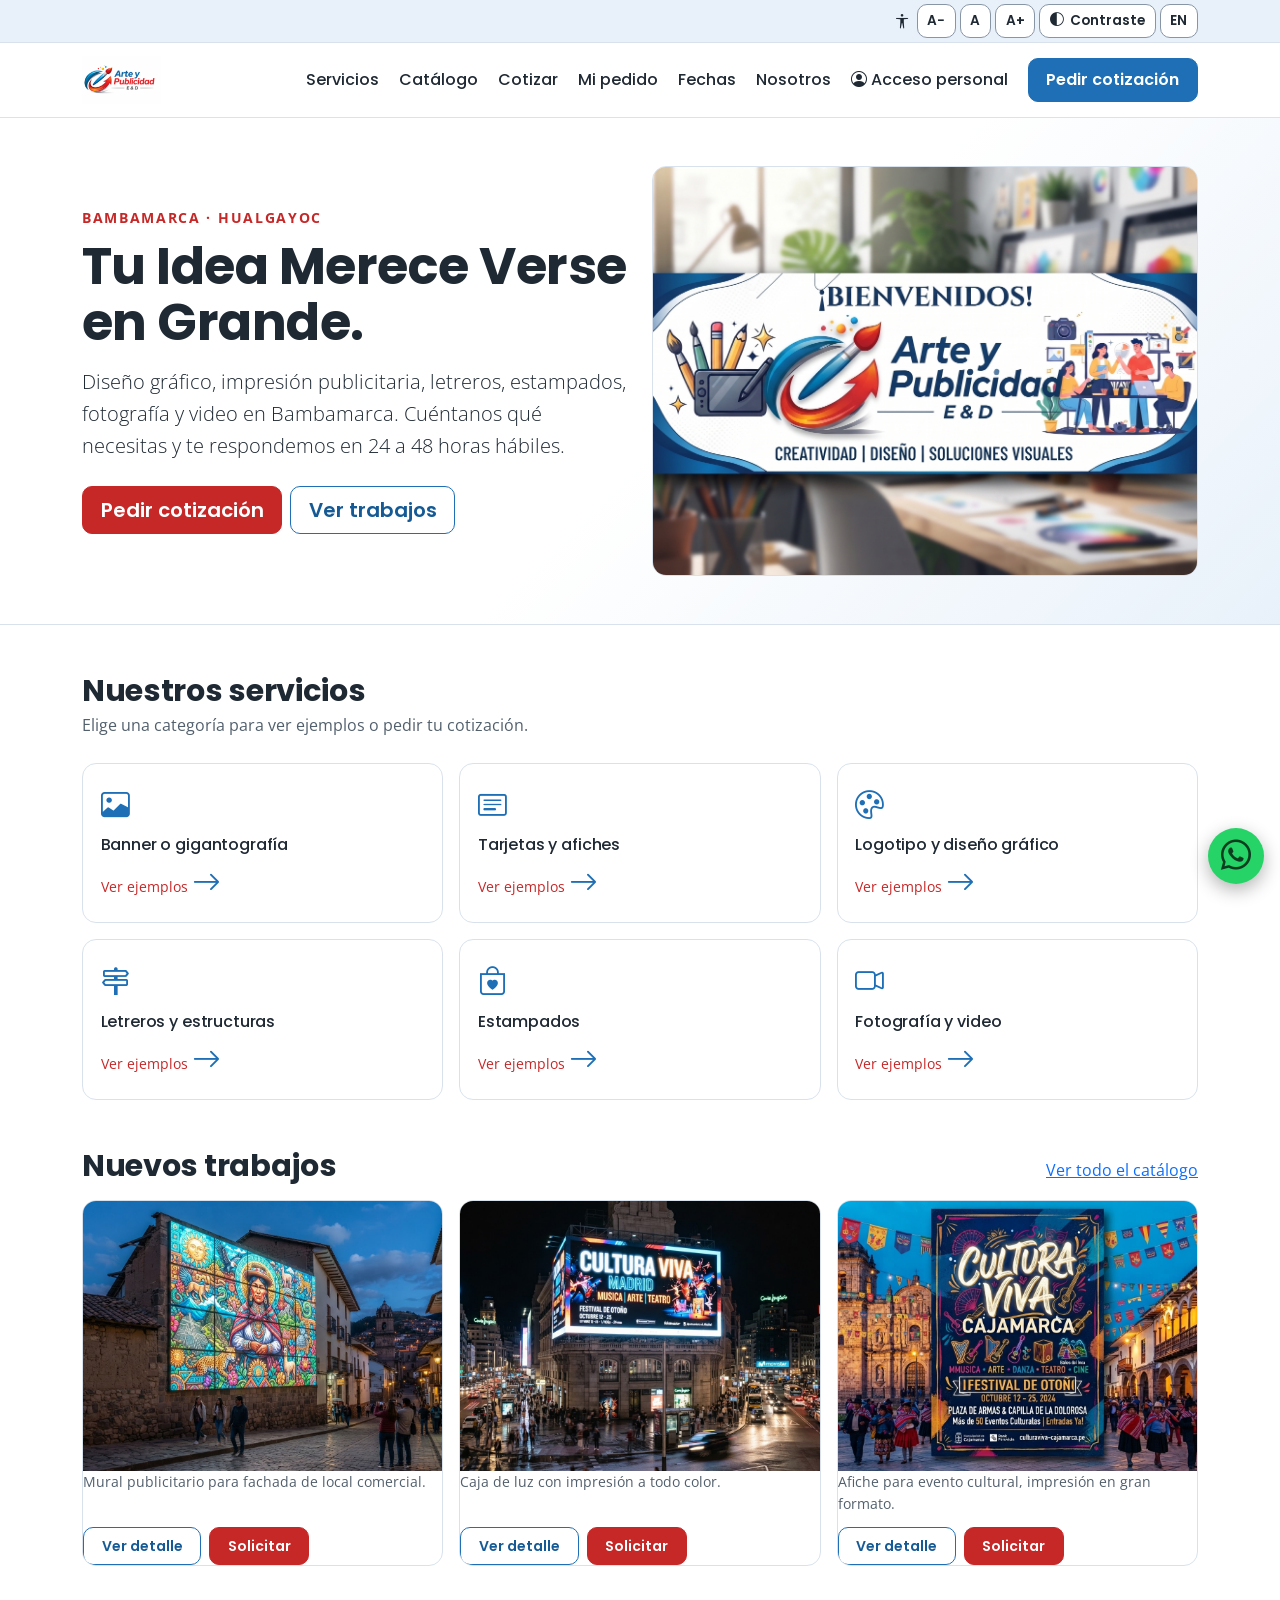
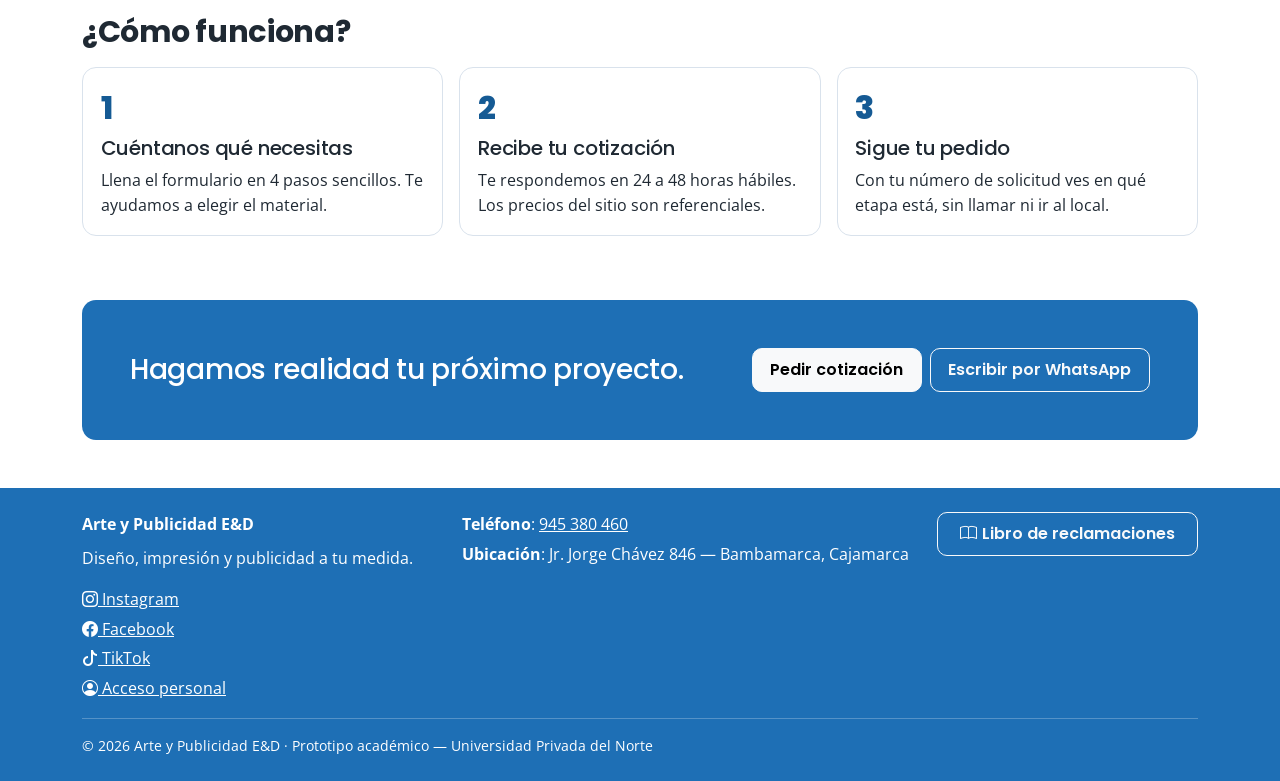
==== index.html @ 5580d254 "Primera versión del sitio" ====
<!doctype html>
<html lang="es">
<head>
  <meta charset="utf-8">
  <meta name="viewport" content="width=device-width, initial-scale=1">
  <title>Inicio · Arte y Publicidad E&amp;D</title>
  <meta name="description" content="Diseño gráfico, impresión publicitaria, letreros, estampados, fotografía y video en Bambamarca.">
  <link rel="preconnect" href="https://fonts.googleapis.com">
  <link rel="preconnect" href="https://fonts.gstatic.com" crossorigin>
  <link href="https://fonts.googleapis.com/css2?family=Open+Sans:wght@400;600;700&family=Poppins:wght@500;600;700;800&display=swap" rel="stylesheet">
  <link href="https://cdn.jsdelivr.net/npm/bootstrap@5.3.3/dist/css/bootstrap.min.css" rel="stylesheet">
  <link href="https://cdn.jsdelivr.net/npm/bootstrap-icons@1.11.3/font/bootstrap-icons.min.css" rel="stylesheet">
  <link href="css/styles.css" rel="stylesheet">
</head>
<body data-page="inicio">
  <div id="site-header"></div>

  <main id="contenido" tabindex="-1">
    <section class="hero">
      <div class="container py-5">
        <div class="row align-items-center g-4">
          <div class="col-lg-6">
            <p class="text-uppercase fw-bold small mb-2" style="letter-spacing:.12em;color:var(--ed-red-aa)">Bambamarca · Hualgayoc</p>
            <h1 class="mb-3" data-i18n="home.titulo">Tu idea merece verse en grande.</h1>
            <p class="lead mb-4" data-i18n="home.sub">Diseño gráfico, impresión publicitaria, letreros, estampados, fotografía y video en Bambamarca. Cuéntanos qué necesitas y te respondemos en 24 a 48 horas hábiles.</p>
            <div class="d-flex flex-wrap gap-2">
              <a class="btn btn-accent btn-lg" href="cotizar.html" data-i18n="home.cta1">Pedir cotización</a>
              <a class="btn btn-outline-primary btn-lg" href="catalogo.html" data-i18n="home.cta2">Ver trabajos</a>
            </div>
          </div>
          <div class="col-lg-6">
            <img src="assets/img/BannerBienveida.jpg" class="nosotros-foto" alt="Foto Bienvenida">
            </div>
          </div>
        </div>
      </div>
    </section>

    <section class="container py-5" id="servicios" aria-labelledby="h-serv">
      <h2 class="section-title mb-1" id="h-serv" data-i18n="home.servicios">Nuestros servicios</h2>
      <p class="text-muted mb-4">Elige una categoría para ver ejemplos o pedir tu cotización.</p>
      <div class="row g-3" id="lista-servicios"></div>
    </section>

    <section class="container pb-5" aria-labelledby="h-rec">
      <div class="d-flex justify-content-between align-items-end flex-wrap gap-2 mb-3">
        <h2 class="section-title mb-0" id="h-rec" data-i18n="home.recientes">Nuevos trabajos</h2>
        <a href="catalogo.html" data-i18n="home.vermas">Ver todo el catálogo</a>
      </div>
      <div class="row g-3" id="lista-recientes"></div>
    </section>

    <section class="container pb-5" aria-labelledby="h-como">
      <h2 class="section-title mb-3" id="h-como">¿Cómo funciona?</h2>
      <ol class="row g-3 list-unstyled">
        <li class="col-md-4"><div class="panel-card h-100"><p class="req-number mb-1">1</p><h3 class="h5">Cuéntanos qué necesitas</h3><p class="mb-0">Llena el formulario en 4 pasos sencillos. Te ayudamos a elegir el material.</p></div></li>
        <li class="col-md-4"><div class="panel-card h-100"><p class="req-number mb-1">2</p><h3 class="h5">Recibe tu cotización</h3><p class="mb-0">Te respondemos en 24 a 48 horas hábiles. Los precios del sitio son referenciales.</p></div></li>
        <li class="col-md-4"><div class="panel-card h-100"><p class="req-number mb-1">3</p><h3 class="h5">Sigue tu pedido</h3><p class="mb-0">Con tu número de solicitud ves en qué etapa está, sin llamar ni ir al local.</p></div></li>
      </ol>
    </section>

    <section class="container">
      <div class="cta-band p-4 p-md-5 d-flex flex-wrap justify-content-between align-items-center gap-3">
        <h2 class="h3 mb-0" data-i18n="home.cierre">Hagamos realidad tu próximo proyecto.</h2>
        <div class="d-flex flex-wrap gap-2">
          <a class="btn btn-light" href="cotizar.html" data-i18n="nav.pedir">Pedir cotización</a>
          <a class="btn btn-outline-light" href="#" id="cta-wa" target="_blank" rel="noopener">Escribir por WhatsApp</a>
        </div>
      </div>
    </section>
  </main>

  <div id="site-footer"></div>

  <script src="https://cdn.jsdelivr.net/npm/bootstrap@5.3.3/dist/js/bootstrap.bundle.min.js"></script>
  <script src="js/data.js"></script>
  <script src="js/main.js"></script>
  <script src="js/inicio.js"></script>
</body>
</html>
---- css/styles.css ----
/* ==========================================================================
   styles.css — Estilos propios sobre Bootstrap 5
   Guía de estilos (Tablas 20 y 21): azul #1E6FB5, rojo #E53935, blanco.
   Tipografía sans serif: Poppins (títulos) y Open Sans (texto).
   ========================================================================== */

:root {
  --ed-blue: #1E6FB5;
  --ed-blue-dark: #155A94;
  --ed-blue-soft: #E8F1FA;
  --ed-red: #E53935;        
  --ed-red-aa: #C62828;     
  --ed-ink: #1F2933;
  --ed-muted: #52606D;
  --ed-line: #D9E2EC;
  --ed-bg: #FFFFFF;
  --ed-surface: #F5F8FB;
  --ed-radius: 14px;

  --bs-primary: var(--ed-blue);
  --bs-primary-rgb: 30, 111, 181;
  --bs-link-color: var(--ed-blue-dark);
  --bs-link-hover-color: var(--ed-blue);
  --bs-body-font-family: 'Open Sans', system-ui, -apple-system, 'Segoe UI', sans-serif;
  --bs-body-color: var(--ed-ink);
}

html { scroll-behavior: smooth; }
body { background: var(--ed-bg); color: var(--ed-ink); line-height: 1.6; }
h1, h2, h3, h4, h5, .navbar-brand, .btn, .badge { font-family: 'Poppins', 'Open Sans', sans-serif; }
h1, h2, h3 { font-weight: 700; letter-spacing: -.01em; }
.text-muted, .text-secondary { color: var(--ed-muted) !important; }
main:focus { outline: none; }

/* ---------- Botones (sobre Bootstrap) ---------- */
.btn { border-radius: 10px; font-weight: 600; min-height: 44px; padding-inline: 1.1rem; display: inline-flex; align-items: center; justify-content: center; gap: .4rem; }
.btn-sm { min-height: 38px; }
.btn-primary { --bs-btn-bg: var(--ed-blue); --bs-btn-border-color: var(--ed-blue); --bs-btn-hover-bg: var(--ed-blue-dark); --bs-btn-hover-border-color: var(--ed-blue-dark); --bs-btn-active-bg: var(--ed-blue-dark); --bs-btn-disabled-bg: var(--ed-blue); }
.btn-outline-primary { --bs-btn-color: var(--ed-blue-dark); --bs-btn-border-color: var(--ed-blue); --bs-btn-hover-bg: var(--ed-blue); --bs-btn-hover-border-color: var(--ed-blue); --bs-btn-active-bg: var(--ed-blue); }
.btn-accent { --bs-btn-color: #fff; --bs-btn-bg: var(--ed-red-aa); --bs-btn-border-color: var(--ed-red-aa); --bs-btn-hover-color: #fff; --bs-btn-hover-bg: #A91F1F; --bs-btn-hover-border-color: #A91F1F; --bs-btn-active-bg: #A91F1F; }
.btn-whatsapp { --bs-btn-color: #0B3D1E; --bs-btn-bg: #25D366; --bs-btn-border-color: #25D366; --bs-btn-hover-color: #0B3D1E; --bs-btn-hover-bg: #1FB958; --bs-btn-hover-border-color: #1FB958; }

/* Foco visible (WCAG 2.4.7) */
:where(a, button, input, select, textarea, [tabindex]):focus-visible {
  outline: 3px solid #FFB000; outline-offset: 2px; box-shadow: 0 0 0 5px rgba(30, 111, 181, .35);
}
.form-control, .form-select { min-height: 46px; border-radius: 10px; border-color: #8795A5; }
.form-label { font-weight: 600; }
.form-text { color: var(--ed-muted); }
.required::after { content: ' *'; color: var(--ed-red-aa); }

/* ---------- Accesibilidad: salto y barra ---------- */
.skip-link { position: absolute; left: 8px; top: -60px; background: #000; color: #fff; padding: .6rem 1rem; border-radius: 0 0 8px 8px; z-index: 2000; transition: top .15s; }
.skip-link:focus { top: 0; color: #fff; }
.a11y-bar { background: var(--ed-blue-soft); border-bottom: 1px solid var(--ed-line); padding: .25rem 0; }
.btn-a11y { min-height: 34px; padding: .1rem .6rem; background: #fff; border: 1px solid #8795A5; color: var(--ed-ink); font-size: .85rem; }
.btn-a11y[aria-pressed="true"] { background: var(--ed-ink); color: #fff; }

/* ---------- Navegación ---------- */
.site-header { position: sticky; top: 0; z-index: 1030; background: #fff; }
.navbar .nav-link { font-family: 'Poppins', sans-serif; font-weight: 500; color: var(--ed-ink); padding: .6rem .8rem; border-radius: 8px; }
.navbar .nav-link:hover { color: var(--ed-blue); }
.navbar .nav-link.active { color: var(--ed-red-aa); font-weight: 700; }
@media (min-width: 992px) { .navbar .nav-link { white-space: nowrap; } }
@media (min-width: 992px) and (max-width: 1199.98px) { .navbar .nav-link { padding: .6rem .45rem; font-size: .9rem; } .navbar .btn { padding-inline: .8rem; font-size: .9rem; } }
@media (max-width: 991.98px) { .navbar .nav-link { font-size: 1.05rem; border-bottom: 1px solid var(--ed-line); border-radius: 0; } }

/* ---------- Portada ---------- */
.hero { background: linear-gradient(135deg, #fff 55%, var(--ed-blue-soft)); border-bottom: 1px solid var(--ed-line); }
.hero h1 { font-size: clamp(2rem, 5vw, 3.2rem); line-height: 1.1; }
.hero h1 em { font-style: normal; color: var(--ed-red-aa); }
.hero-art { aspect-ratio: 4 / 3; border-radius: var(--ed-radius); background: #E4E7EB; display: grid; place-content: center; padding: 1.5rem; border: 1px solid var(--ed-line); }
.hero-art strong { font: 800 clamp(1.8rem, 4vw, 2.8rem)/1.05 'Poppins', sans-serif; color: var(--ed-ink); }
.hero-art small { letter-spacing: .12em; color: var(--ed-muted); text-transform: uppercase; }
.section-title { font-size: clamp(1.4rem, 3vw, 1.9rem); }
.service-card { border: 1px solid var(--ed-line); border-radius: var(--ed-radius); padding: 1.1rem; height: 100%; background: #fff; transition: box-shadow .2s, transform .2s; }
.service-card:hover { box-shadow: 0 8px 24px rgba(30, 111, 181, .15); transform: translateY(-2px); }
.service-card i { font-size: 1.8rem; color: var(--ed-blue); }
.cta-band { background: var(--ed-blue); color: #fff; border-radius: var(--ed-radius); }

/* ---------- Tarjetas de trabajos (imagen de ejemplo) ---------- */
.work-card { border: 1px solid var(--ed-line); border-radius: var(--ed-radius); overflow: hidden; background: #fff; height: 100%; display: flex; flex-direction: column; }
.work-card .card-body { display: flex; flex-direction: column; gap: .5rem; flex: 1; }
.work-img { aspect-ratio: 4 / 3; display: flex; flex-direction: column; justify-content: flex-end; padding: .9rem; color: #fff; background: linear-gradient(135deg, #1E6FB5, #0F3F6B); }
.work-img-cat { font-size: .72rem; letter-spacing: .1em; text-transform: uppercase; opacity: .9; }
.work-img-title { font: 700 1.15rem/1.2 'Poppins', sans-serif; }
.cat-Impresión { background: linear-gradient(135deg, #1E6FB5, #0F3F6B); }
.cat-Diseño { background: linear-gradient(135deg, #5B3FA6, #34236B); }
.cat-Exterior { background: linear-gradient(135deg, #2D3E50, #0F1B28); }
.cat-Estampados { background: linear-gradient(135deg, #C62828, #7A1313); }
.cat-Eventos { background: linear-gradient(135deg, #0F766E, #064E49); }
.work-img.lg { aspect-ratio: 16 / 9; }

/* ---------- Catálogo ---------- */
.filter-box { background: var(--ed-surface); border: 1px solid var(--ed-line); border-radius: var(--ed-radius); padding: 1rem; }
.filter-box fieldset { border: 0; padding: 0; margin: 0 0 1rem; }
.filter-box legend { font: 600 .95rem 'Poppins', sans-serif; margin-bottom: .4rem; float: none; }
.chip-filters .btn { border-radius: 999px; }

/* ---------- Cotizador (pasos) ---------- */
.stepper { list-style: none; display: flex; justify-content: space-between; padding: 0; margin: 0 0 1.5rem; position: relative; }
.stepper::before { content: ''; position: absolute; top: 16px; left: 8%; right: 8%; height: 4px; background: var(--ed-line); }
.stepper li { position: relative; z-index: 1; flex: 1; text-align: center; font-size: .82rem; color: var(--ed-muted); }
.stepper .dot { width: 34px; height: 34px; border-radius: 50%; margin: 0 auto .25rem; display: grid; place-items: center; background: #fff; border: 3px solid var(--ed-blue); color: var(--ed-blue-dark); font-weight: 700; }
.stepper li.done .dot { background: var(--ed-blue); color: #fff; }
.stepper li.current .dot { background: var(--ed-red-aa); border-color: var(--ed-red-aa); color: #fff; }
.stepper li.current { color: var(--ed-ink); font-weight: 700; }
.material-option { border: 2px solid var(--ed-line); border-radius: 12px; padding: .75rem 1rem; display: block; cursor: pointer; height: 100%; }
.btn-check:checked + .material-option, .material-option:has(input:checked) { border-color: var(--ed-blue); background: var(--ed-blue-soft); }
.material-option:has(input:focus-visible) { outline: 3px solid #FFB000; outline-offset: 2px; }
.summary-box { background: var(--ed-surface); border: 1px solid var(--ed-line); border-radius: var(--ed-radius); padding: 1rem 1.1rem; }
.summary-box dt { font-weight: 600; color: var(--ed-muted); font-size: .85rem; }
.summary-box dd { margin-bottom: .6rem; overflow-wrap: anywhere; }
.confirm-icon { font-size: 3.5rem; color: #1B7F3B; }
.req-number { font: 800 2rem 'Poppins', sans-serif; color: var(--ed-blue-dark); letter-spacing: .04em; }

/* ---------- Línea de tiempo del pedido ---------- */
.timeline { list-style: none; display: flex; padding: 0; margin: 1.5rem 0; }
.timeline li { flex: 1; position: relative; text-align: center; font-size: .85rem; color: var(--ed-muted); }
.timeline li::before { content: ''; position: absolute; top: 11px; right: 50%; width: 100%; height: 4px; background: var(--ed-line); }
.timeline li:first-child::before { display: none; }
.timeline li.done::before, .timeline li.current::before { background: var(--ed-blue); }
.tl-dot { position: relative; z-index: 1; display: block; width: 26px; height: 26px; margin: 0 auto .4rem; border-radius: 50%; background: #fff; border: 3px solid var(--ed-line); }
.timeline li.done .tl-dot { background: var(--ed-blue); border-color: var(--ed-blue); }
.timeline li.done .tl-dot::after { content: '✓'; color: #fff; font-size: .8rem; position: absolute; inset: 0; display: grid; place-items: center; }
.timeline li.current .tl-dot { background: var(--ed-red-aa); border-color: var(--ed-red-aa); box-shadow: 0 0 0 5px rgba(198, 40, 40, .2); }
.timeline li.current .tl-label { color: var(--ed-ink); font-weight: 700; }
@media (max-width: 575.98px) {
  .timeline { flex-direction: column; align-items: flex-start; gap: .9rem; }
  .timeline li { display: flex; align-items: center; gap: .75rem; text-align: left; flex: none; }
  .timeline li::before { display: none; }
  .tl-dot { margin: 0; }
}

/* ---------- Estados ---------- */
.badge.estado { font-weight: 600; font-size: .78rem; padding: .45em .8em; border-radius: 999px; }
.estado-recibida { background: #E4E7EB; color: #1F2933; }
.estado-cotizado { background: #DCEBF7; color: #0F4C81; }
.estado-aprobado { background: #D7F0DF; color: #14532D; }
.estado-diseno { background: #FFF1C9; color: #5E4100; }
.estado-produccion { background: #FFE0D1; color: #6B2800; }
.estado-entregado { background: #14532D; color: #fff; }

/* ---------- Calendario ---------- */
.cal { width: 100%; table-layout: fixed; border-collapse: separate; border-spacing: 4px; }
.cal th { text-align: center; font: 600 .78rem 'Poppins', sans-serif; color: var(--ed-muted); padding: .25rem 0; }
.cal td { padding: 0; }
.cal-day { width: 100%; aspect-ratio: 1; min-height: 44px; border-radius: 10px; border: 2px solid var(--ed-blue); background: #fff; color: var(--ed-ink); font-weight: 600; }
.cal-day:hover:not(:disabled) { background: var(--ed-blue-soft); }
.cal-day.nodisp { border-color: var(--ed-red-aa); background: repeating-linear-gradient(45deg, #fff, #fff 5px, #FBE3E3 5px, #FBE3E3 10px); color: #7A1313; text-decoration: line-through; }
.cal-day.pasado { border-color: var(--ed-line); background: var(--ed-surface); color: #7B8794; }
.cal-day.sel { background: var(--ed-blue); color: #fff; }
.legend-box { display: inline-block; width: 18px; height: 18px; border-radius: 4px; vertical-align: -3px; margin-right: .35rem; border: 2px solid var(--ed-blue); background: #fff; }
.legend-box.no { border-color: var(--ed-red-aa); background: repeating-linear-gradient(45deg, #fff, #fff 3px, #FBE3E3 3px, #FBE3E3 6px); }

/* ---------- Panel interno ---------- */
.panel-wrap { background: var(--ed-surface); min-height: 70vh; }
.kpi { background: #fff; border: 1px solid var(--ed-line); border-radius: var(--ed-radius); padding: 1rem 1.1rem; height: 100%; }
.kpi-num { font: 700 2.2rem/1 'Poppins', sans-serif; color: var(--ed-blue-dark); }
.panel-card { background: #fff; border: 1px solid var(--ed-line); border-radius: var(--ed-radius); padding: 1rem 1.1rem; }
.list-req { list-style: none; margin: 0; padding: 0; display: flex; flex-direction: column; gap: .5rem; }
.req-item { width: 100%; text-align: left; background: #fff; border: 1px solid var(--ed-line); border-radius: 12px; padding: .7rem .9rem; display: flex; justify-content: space-between; align-items: center; gap: .75rem; color: var(--ed-ink); }
.req-item:hover { background: var(--ed-blue-soft); }
.req-item[aria-current="true"] { border-color: var(--ed-red-aa); box-shadow: inset 4px 0 0 var(--ed-red-aa); }
.req-item small { color: var(--ed-muted); }
.ficha-dato { background: var(--ed-surface); border-radius: 10px; padding: .5rem .7rem; height: 100%; }
.ficha-k { display: block; font-size: .72rem; color: var(--ed-muted); text-transform: uppercase; letter-spacing: .05em; }
.ficha-v { font-weight: 600; overflow-wrap: anywhere; }
.btn-group-wrap { display: flex; flex-wrap: wrap; gap: .4rem; }
.nav-pills .nav-link { border-radius: 999px; color: var(--ed-ink); font-weight: 600; }
.nav-pills .nav-link.active { background: var(--ed-blue); color: #fff; }
.progress { height: 14px; border-radius: 999px; background: var(--ed-line); }
.progress-bar { background: var(--ed-blue); }

/* ---------- Login ---------- */
.login-art { background: #E4E7EB; min-height: 100%; display: grid; place-content: center; text-align: center; padding: 2rem; }
.login-art strong { font: 800 clamp(2rem, 4vw, 3rem)/1.05 'Poppins', sans-serif; }

/* ---------- Pie y WhatsApp ---------- */
.site-footer { background: var(--ed-blue); color: #fff; }
.footer-link { color: #fff; text-decoration: underline; }
.footer-link:hover { color: #FFE9E9; }
.wa-float { position: fixed; right: 16px; bottom: 16px; z-index: 1040; width: 56px; height: 56px; border-radius: 50%; background: #25D366; color: #0B3D1E; display: grid; place-items: center; font-size: 1.9rem; box-shadow: 0 6px 18px rgba(0, 0, 0, .3); }
.wa-float:hover { color: #0B3D1E; background: #1FB958; }

/* ---------- Modo de alto contraste ---------- */
body.alto-contraste { --ed-bg: #000; --ed-ink: #fff; --ed-muted: #E6E6E6; --ed-line: #fff; --ed-surface: #111; --ed-blue-soft: #0A0A0A; --bs-body-color: #fff; --bs-link-color: #7CC4FF; --bs-link-hover-color: #fff; background: #000; color: #fff; }
body.alto-contraste .site-header, body.alto-contraste .navbar, body.alto-contraste .hero, body.alto-contraste .service-card, body.alto-contraste .work-card,
body.alto-contraste .kpi, body.alto-contraste .panel-card, body.alto-contraste .req-item, body.alto-contraste .modal-content, body.alto-contraste .summary-box,
body.alto-contraste .filter-box, body.alto-contraste .cal-day, body.alto-contraste .material-option { background: #000 !important; color: #fff !important; border-color: #fff !important; }
body.alto-contraste .navbar .nav-link, body.alto-contraste .navbar .nav-link.active, body.alto-contraste .kpi-num, body.alto-contraste .req-number { color: #FFE600; }
body.alto-contraste .site-footer, body.alto-contraste .cta-band { background: #000; border: 2px solid #fff; }
body.alto-contraste .a11y-bar { background: #000; border-color: #fff; }
body.alto-contraste .btn-a11y { background: #000; color: #fff; border-color: #fff; }
body.alto-contraste .btn-a11y[aria-pressed="true"] { background: #FFE600; color: #000; border-color: #FFE600; }
body.alto-contraste .navbar-toggler { border-color: #fff; }
body.alto-contraste .navbar-toggler-icon { filter: invert(1); }
body.alto-contraste .text-primary { color: #7CC4FF !important; }
body.alto-contraste .hero [style*="--ed-red-aa"], body.alto-contraste .service-card [style*="--ed-red-aa"] { color: #FF9E9A !important; }
body.alto-contraste .badge.estado { border: 1px solid #fff; }
body.alto-contraste .btn-primary, body.alto-contraste .btn-accent { background: #FFE600; color: #000; border-color: #FFE600; }
body.alto-contraste .btn-outline-primary { color: #FFE600; border-color: #FFE600; }
body.alto-contraste .form-control, body.alto-contraste .form-select { background: #000; color: #fff; border-color: #fff; }
body.alto-contraste .cal-day.sel { background: #FFE600 !important; color: #000 !important; }
body.alto-contraste .hero-art, body.alto-contraste .login-art { background: #111; }

/* ---------- Movimiento reducido ---------- */
@media (prefers-reduced-motion: reduce) {
  html { scroll-behavior: auto; }
  *, *::before, *::after { transition: none !important; animation: none !important; }
}

/* Fotos reales del catálogo */
.work-img-photo { width: 100%; aspect-ratio: 4 / 3; object-fit: cover; display: block; }
.work-img-photo.lg { aspect-ratio: 16 / 9; }

/* Foto de Nosotros */
.nosotros-foto { width: 100%; aspect-ratio: 4 / 3; object-fit: cover; border-radius: var(--ed-radius); border: 1px solid var(--ed-line); }

/* Imagen del login */
.login-art { position: relative; padding: 0 !important; min-height: 320px; }
.login-foto { position: absolute; inset: 0; width: 100%; height: 100%; object-fit: cover; display: block; }
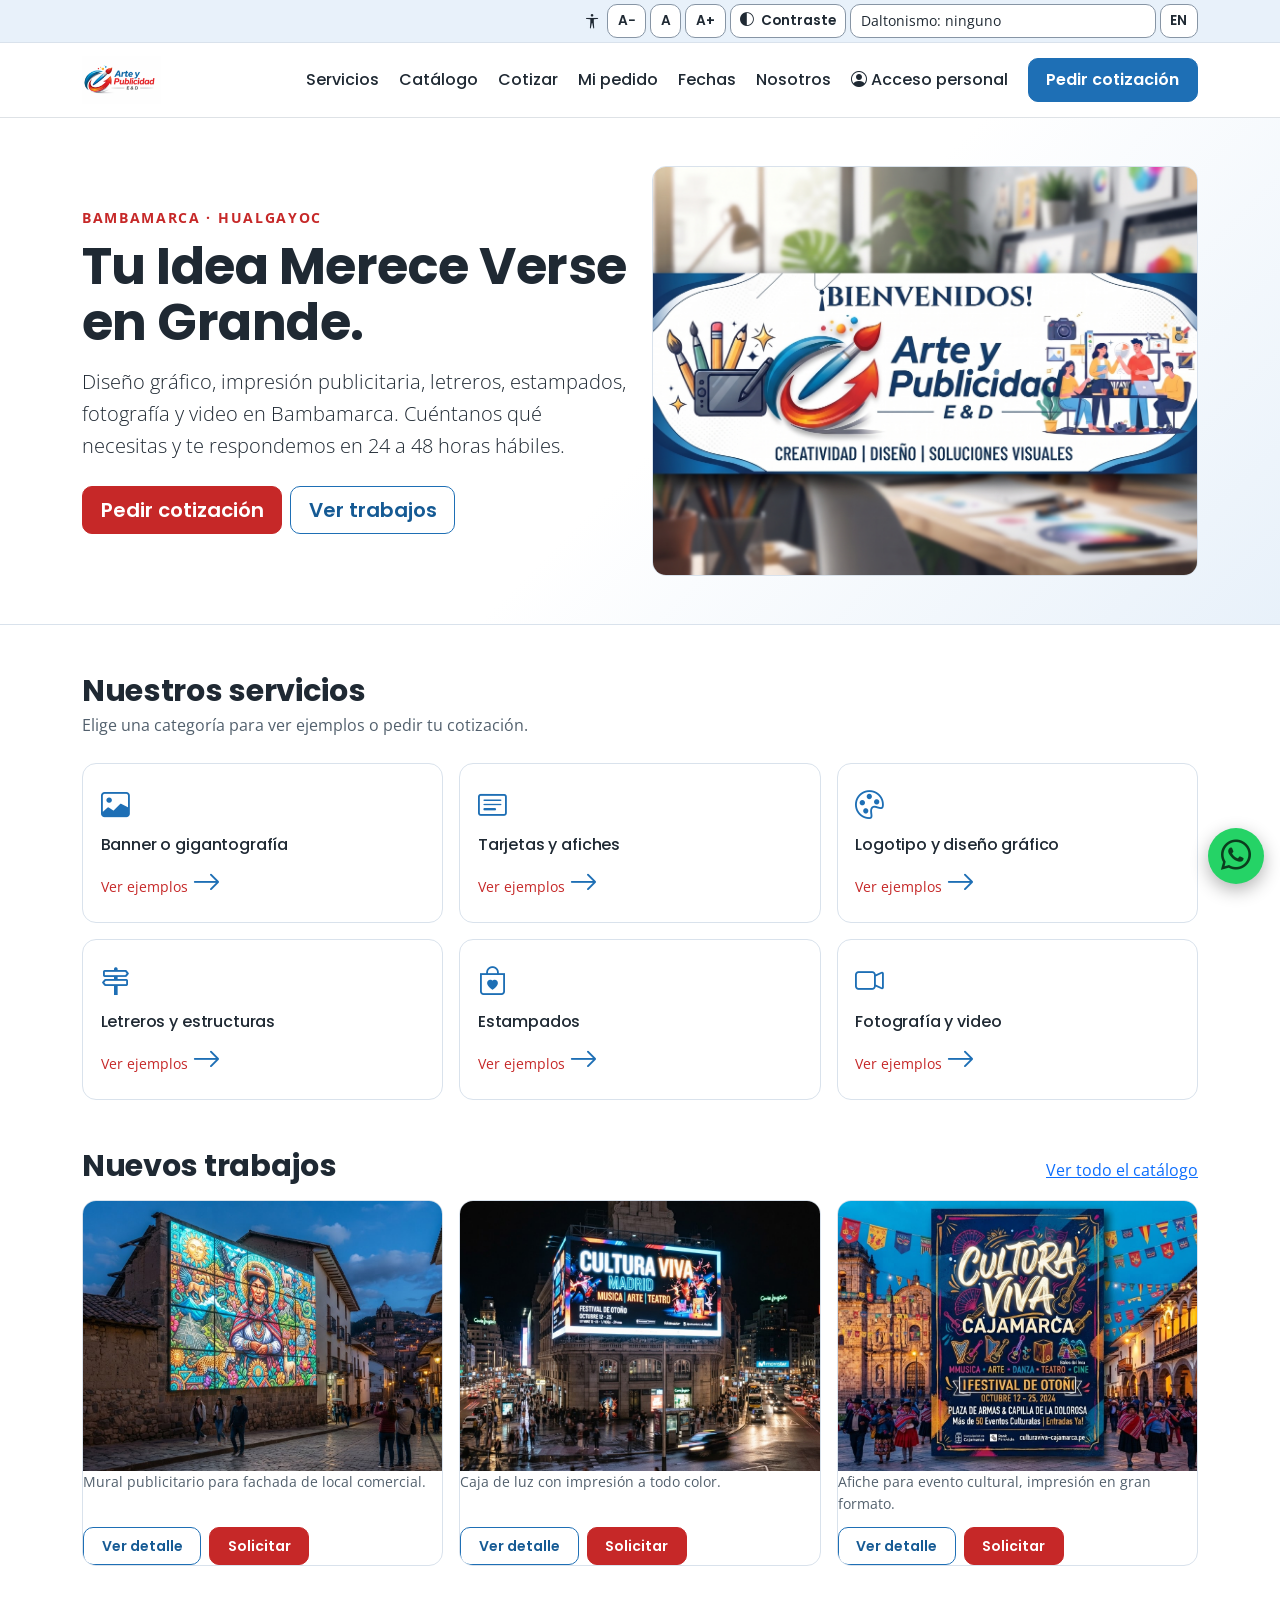
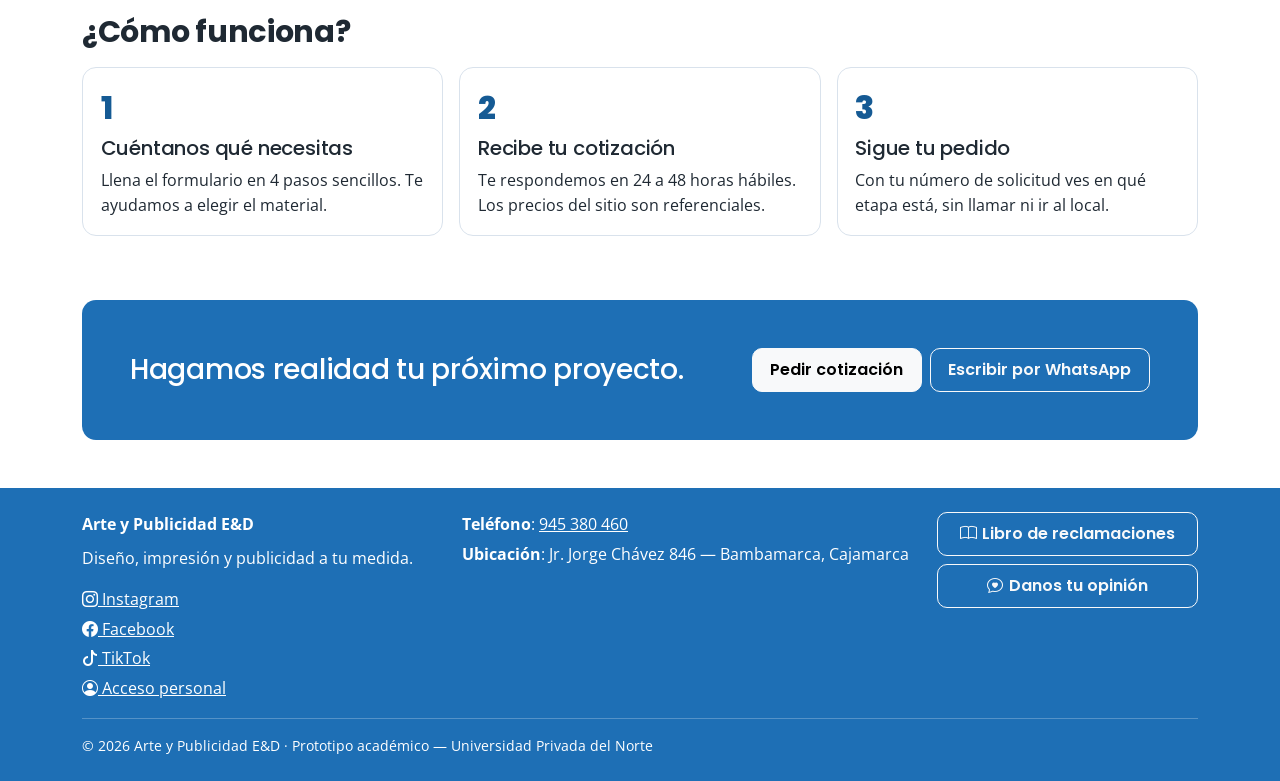
==== commit 1a08be57: "Actualizaciones de prototipo" ====
--- a/index.html
+++ b/index.html
@@ -8,8 +8,8 @@
   <link rel="preconnect" href="https://fonts.googleapis.com">
   <link rel="preconnect" href="https://fonts.gstatic.com" crossorigin>
   <link href="https://fonts.googleapis.com/css2?family=Open+Sans:wght@400;600;700&family=Poppins:wght@500;600;700;800&display=swap" rel="stylesheet">
-  <link href="https://cdn.jsdelivr.net/npm/bootstrap@5.3.3/dist/css/bootstrap.min.css" rel="stylesheet">
-  <link href="https://cdn.jsdelivr.net/npm/bootstrap-icons@1.11.3/font/bootstrap-icons.min.css" rel="stylesheet">
+  <link href="vendor/bootstrap/bootstrap.min.css" rel="stylesheet">
+  <link href="vendor/bootstrap-icons/bootstrap-icons.min.css" rel="stylesheet">
   <link href="css/styles.css" rel="stylesheet">
 </head>
 <body data-page="inicio">
@@ -33,7 +33,6 @@
             </div>
           </div>
         </div>
-      </div>
     </section>
 
     <section class="container py-5" id="servicios" aria-labelledby="h-serv">
@@ -72,7 +71,7 @@
 
   <div id="site-footer"></div>
 
-  <script src="https://cdn.jsdelivr.net/npm/bootstrap@5.3.3/dist/js/bootstrap.bundle.min.js"></script>
+  <script src="vendor/bootstrap/bootstrap.bundle.min.js"></script>
   <script src="js/data.js"></script>
   <script src="js/main.js"></script>
   <script src="js/inicio.js"></script>
--- a/css/styles.css
+++ b/css/styles.css
@@ -182,6 +182,97 @@
 .footer-link:hover { color: #FFE9E9; }
 .wa-float { position: fixed; right: 16px; bottom: 16px; z-index: 1040; width: 56px; height: 56px; border-radius: 50%; background: #25D366; color: #0B3D1E; display: grid; place-items: center; font-size: 1.9rem; box-shadow: 0 6px 18px rgba(0, 0, 0, .3); }
 .wa-float:hover { color: #0B3D1E; background: #1FB958; }
+
+/* ---------- Opiniones: escala Likert de 5 puntos ---------- */
+.likert-item { border: 1px solid var(--ed-line); border-radius: var(--ed-radius); padding: .9rem 1rem 1rem; background: #fff; margin: 0 0 .9rem; }
+.likert-item legend { font: 600 1rem/1.35 'Open Sans', sans-serif; float: none; width: auto; padding: 0; margin-bottom: .6rem; }
+.likert-item.falta { border-color: var(--ed-red-aa); border-width: 2px; }
+.likert-grid { display: grid; grid-template-columns: repeat(5, minmax(0, 1fr)); gap: .4rem; }
+.likert-op { position: relative; flex-direction: column; gap: .1rem; min-height: 64px; padding: .4rem .2rem; text-align: center; line-height: 1.15; color: var(--ed-blue-dark); background: #fff; border: 2px solid var(--ed-blue); }
+.likert-op:hover { background: var(--ed-blue-soft); color: var(--ed-blue-dark); border-color: var(--ed-blue); }
+.likert-n { font: 700 1.15rem/1 'Poppins', sans-serif; }
+.likert-t { font-size: .72rem; font-weight: 600; }
+.btn-check:checked + .likert-op { background: var(--ed-blue); color: #fff; border-color: var(--ed-blue-dark); box-shadow: inset 0 0 0 2px #fff; }
+.btn-check:checked + .likert-op::after { content: '\2713'; position: absolute; top: 2px; right: 5px; font-size: .75rem; line-height: 1; }
+.btn-check:focus-visible + .likert-op { outline: 3px solid #FFB000; outline-offset: 2px; }
+.likert-ejes { display: flex; justify-content: space-between; gap: 1rem; font-size: .78rem; color: var(--ed-muted); margin-top: .35rem; }
+.opi-prom { font: 700 2.2rem/1 'Poppins', sans-serif; color: var(--ed-blue-dark); }
+.opi-item { border: 1px solid var(--ed-line); border-radius: 12px; padding: .75rem .9rem; background: #fff; }
+.opi-item blockquote { margin: .4rem 0 0; font-style: italic; overflow-wrap: anywhere; }
+.opi-barra { height: 14px; border-radius: 999px; background: var(--ed-line); overflow: hidden; }
+.opi-barra > span { display: block; height: 100%; background: var(--ed-blue); }
+
+/* ---------- Selector de daltonismo ---------- */
+.sel-dalt { width: auto; max-width: 100%; padding-right: 2rem; }
+
+/* ---------- Modos para daltonismo ----------
+   Dos estrategias combinadas:
+   1) Paleta segura para cada tipo (basada en Okabe-Ito) en lugar de rojo/verde o azul/amarillo.
+   2) Señales que NO dependen del color: enlaces subrayados, iconos en los estados y etiquetas de texto. */
+body.dalt-rv {
+  --ed-blue: #0072B2; --ed-blue-dark: #00507D; --ed-blue-soft: #E1F0F9;
+  --ed-red: #D55E00; --ed-red-aa: #B34700;
+  --bs-primary: #0072B2; --bs-primary-rgb: 0, 114, 178; --bs-link-color: #00507D; --bs-link-hover-color: #0072B2;
+}
+body.dalt-rv .estado-cotizado { background: #D6EAF7; color: #00406A; }
+body.dalt-rv .estado-aprobado { background: #C4E3F5; color: #00324F; }
+body.dalt-rv .estado-diseno { background: #FFF1C9; color: #5E4100; }
+body.dalt-rv .estado-produccion { background: #FFD9B8; color: #5C2A00; }
+body.dalt-rv .estado-entregado { background: #00507D; color: #fff; }
+body.dalt-rv .text-bg-success { background-color: #00507D !important; }
+body.dalt-rv .text-bg-danger { background-color: #8A3B00 !important; }
+body.dalt-rv .btn-accent { --bs-btn-hover-bg: #8A3B00; --bs-btn-hover-border-color: #8A3B00; --bs-btn-active-bg: #8A3B00; }
+body.dalt-rv .timeline li.current .tl-dot { box-shadow: 0 0 0 5px rgba(179, 71, 0, .25); }
+body.dalt-rv .cat-Estampados { background: linear-gradient(135deg, #B34700, #5C2A00); }
+
+body.dalt-az {
+  --ed-blue: #A4123F; --ed-blue-dark: #7A0C2E; --ed-blue-soft: #FBE9EF;
+  --ed-red: #00838A; --ed-red-aa: #00696B;
+  --bs-primary: #A4123F; --bs-primary-rgb: 164, 18, 63; --bs-link-color: #7A0C2E; --bs-link-hover-color: #A4123F;
+}
+body.dalt-az .estado-cotizado { background: #FBE0E8; color: #7A0C2E; }
+body.dalt-az .estado-aprobado { background: #D5EEEE; color: #004D4F; }
+body.dalt-az .estado-diseno { background: #EFE7D4; color: #4A3500; }
+body.dalt-az .estado-produccion { background: #F7D9D9; color: #6B1010; }
+body.dalt-az .estado-entregado { background: #004D4F; color: #fff; }
+body.dalt-az .text-bg-success { background-color: #004D4F !important; }
+body.dalt-az .text-bg-danger { background-color: #7A0C2E !important; }
+body.dalt-az .btn-accent { --bs-btn-hover-bg: #004D4F; --bs-btn-hover-border-color: #004D4F; --bs-btn-active-bg: #004D4F; }
+body.dalt-az .timeline li.current .tl-dot { box-shadow: 0 0 0 5px rgba(0, 105, 107, .25); }
+body.dalt-az .cat-Impresión, body.dalt-az .work-img { background: linear-gradient(135deg, #A4123F, #5C0A24); }
+body.dalt-az .cat-Estampados { background: linear-gradient(135deg, #00696B, #003A3B); }
+
+body.dalt-mono {
+  --ed-blue: #3A3A3A; --ed-blue-dark: #111; --ed-blue-soft: #EDEDED;
+  --ed-red: #000; --ed-red-aa: #000;
+  --bs-primary: #3A3A3A; --bs-primary-rgb: 58, 58, 58; --bs-link-color: #111; --bs-link-hover-color: #000;
+}
+body.dalt-mono .estado-recibida { background: #EDEDED; color: #000; }
+body.dalt-mono .estado-cotizado { background: #D9D9D9; color: #000; }
+body.dalt-mono .estado-aprobado { background: #BDBDBD; color: #000; }
+body.dalt-mono .estado-diseno { background: #9E9E9E; color: #000; }
+body.dalt-mono .estado-produccion { background: #5E5E5E; color: #fff; }
+body.dalt-mono .estado-entregado { background: #000; color: #fff; }
+body.dalt-mono .text-bg-success { background-color: #1A1A1A !important; }
+body.dalt-mono .text-bg-danger { background-color: #000 !important; }
+body.dalt-mono .btn-accent { --bs-btn-hover-bg: #333; --bs-btn-hover-border-color: #333; --bs-btn-active-bg: #333; border-width: 3px; border-style: double; }
+body.dalt-mono .timeline li.current .tl-dot { box-shadow: 0 0 0 5px rgba(0, 0, 0, .25); }
+body.dalt-mono .work-img, body.dalt-mono .cat-Impresión, body.dalt-mono .cat-Estampados { background: linear-gradient(135deg, #3A3A3A, #111); }
+body.dalt-mono .cal-day.nodisp { background: repeating-linear-gradient(45deg, #fff, #fff 5px, #D9D9D9 5px, #D9D9D9 10px); color: #000; border-color: #000; }
+
+/* Señales que no dependen del color (todos los modos de daltonismo) */
+body.dalt main a:not(.btn):not(.nav-link):not(.navbar-brand):not(.req-item) { text-decoration: underline; text-underline-offset: 2px; }
+body.dalt .badge.estado { border: 1px solid currentColor; }
+body.dalt .badge.estado::before { font-family: 'bootstrap-icons'; font-weight: 400; margin-right: .35em; vertical-align: -.1em; }
+body.dalt .estado-recibida::before { content: '\f42d'; }
+body.dalt .estado-cotizado::before { content: '\f50f'; }
+body.dalt .estado-aprobado::before { content: '\f407'; }
+body.dalt .estado-diseno::before { content: '\f4cb'; }
+body.dalt .estado-produccion::before { content: '\f3e5'; }
+body.dalt .estado-entregado::before { content: '\f26a'; }
+body.dalt .timeline li.current .tl-dot { outline: 3px solid currentColor; outline-offset: 2px; }
+body.dalt .likert-item.falta { border-style: dashed; }
+body.dalt .btn-check:checked + .likert-op { text-decoration: underline; }
 
 /* ---------- Modo de alto contraste ---------- */
 body.alto-contraste { --ed-bg: #000; --ed-ink: #fff; --ed-muted: #E6E6E6; --ed-line: #fff; --ed-surface: #111; --ed-blue-soft: #0A0A0A; --bs-body-color: #fff; --bs-link-color: #7CC4FF; --bs-link-hover-color: #fff; background: #000; color: #fff; }
@@ -219,4 +310,13 @@
 
 /* Imagen del login */
 .login-art { position: relative; padding: 0 !important; min-height: 320px; }
-.login-foto { position: absolute; inset: 0; width: 100%; height: 100%; object-fit: cover; display: block; }+.login-foto { position: absolute; inset: 0; width: 100%; height: 100%; object-fit: cover; display: block; }
+/* Alto contraste: opiniones (Likert) */
+body.alto-contraste .likert-item, body.alto-contraste .opi-item { background: #000 !important; color: #fff !important; border-color: #fff !important; }
+body.alto-contraste .likert-op { background: #000; color: #fff; border-color: #fff; }
+body.alto-contraste .likert-op:hover { background: #222; color: #fff; }
+body.alto-contraste .btn-check:checked + .likert-op { background: #FFE600; color: #000; border-color: #FFE600; box-shadow: inset 0 0 0 2px #000; }
+body.alto-contraste .opi-barra { background: #333; }
+body.alto-contraste .opi-barra > span { background: #FFE600; }
+body.alto-contraste .opi-prom { color: #FFE600; }
+body.alto-contraste .sel-dalt { background-color: #000; color: #fff; border-color: #fff; }
